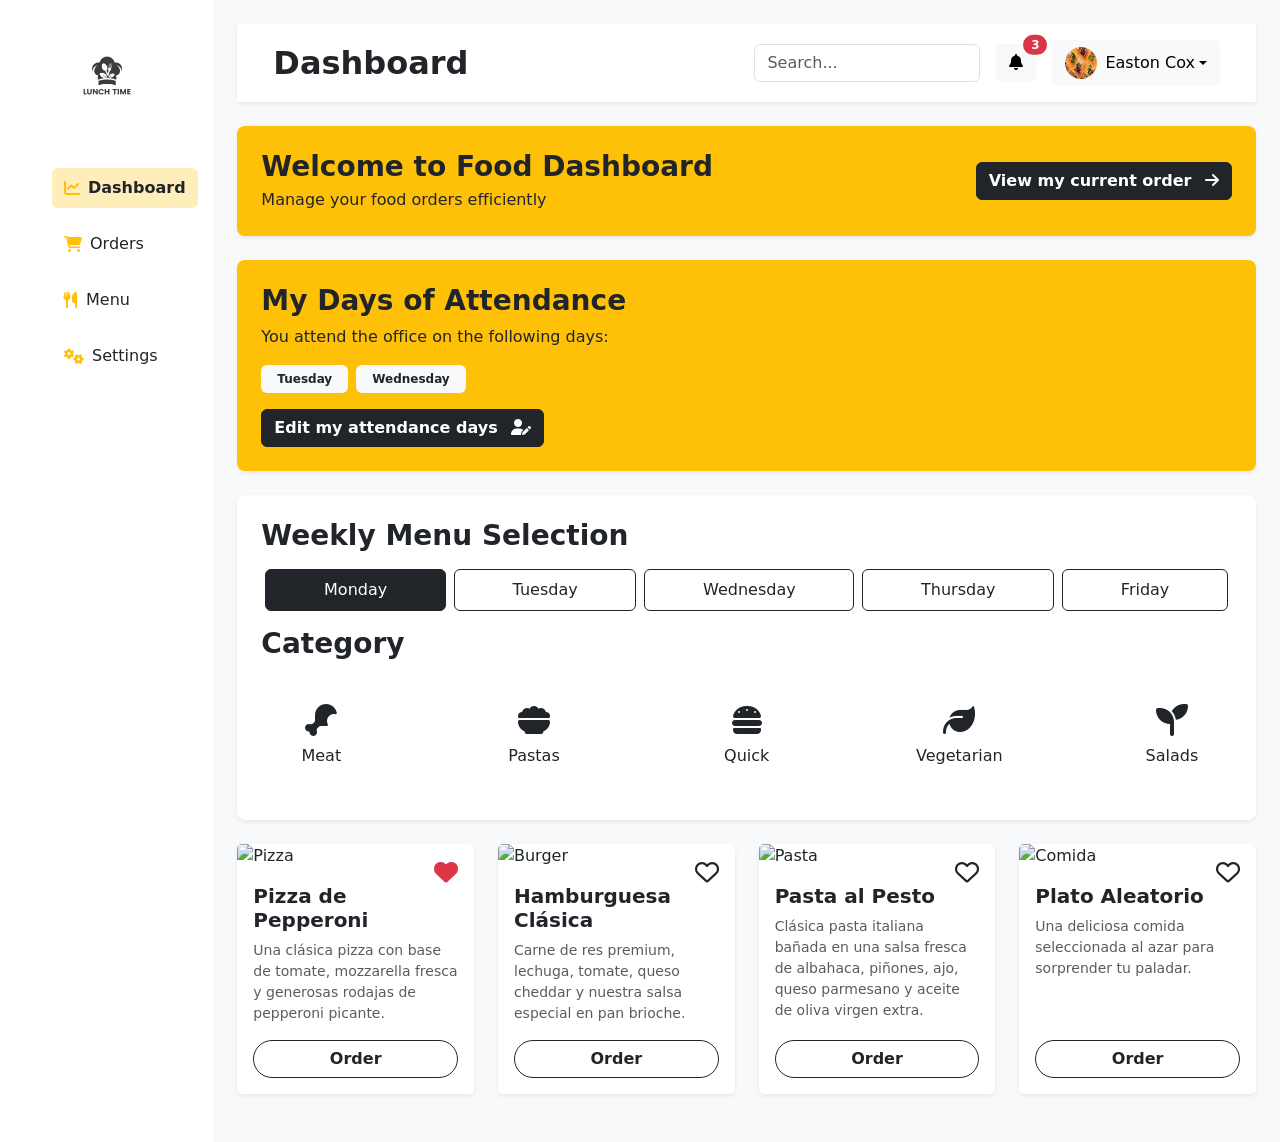
==== src/views/employee/dashboard.html @ 169419e4 "Primer commit: estructura inicial del proyecto" ====
<!DOCTYPE html>
<html lang="es">
<head>
    <meta charset="UTF-8" />
    <meta name="viewport" content="width=device-width, initial-scale=1.0" />
    <link href="https://cdn.jsdelivr.net/npm/bootstrap@5.3.3/dist/css/bootstrap.min.css" rel="stylesheet" />
    <link rel="stylesheet" href="https://cdnjs.cloudflare.com/ajax/libs/font-awesome/6.5.0/css/all.min.css">
    <title>Lunch Time</title>
    <style>
    
    .favorite-icon {
            cursor: pointer;
            transition: transform 0.2s ease, color 0.2s ease;
        }
        .favorite-icon:hover {
            transform: scale(1.2);
        }
        .favorite-icon.is-favorite .fa-heart {
            color: var(--bs-danger); /* Corazón relleno rojo */
            font-weight: 900; /* Usa la versión 'solid' del ícono */
        }

    .nav-link {
        transition: background-color 0.2s ease-in-out, color 0.2s ease-in-out;
        border-radius: 0.375rem; /* similar a Bootstrap 'rounded' */
        padding: 0.5rem 0.75rem;
    }

    .nav-link:hover {
        background-color: #fff3cd; /* amarillo claro */
        color: #212529 !important; /* asegura que el texto se mantenga oscuro */
    }

    .nav-link.active {
        background-color: #ffeeba; /* amarillo más fuerte para la opción activa */
        font-weight: 600;
    }

    .day-pills .nav-button {
        display: block;
        text-align: center;
        border: 1px solid #212529;
        color: #212529;
        border-radius: 0.375rem;
        padding: 0.5rem 1rem;
        margin: 0 0.25rem;
        font-weight: 500;
        transition: all 0.2s ease;
        text-decoration: none;
    }

    .day-pills .nav-button:hover,
    .day-pills .nav-button:focus {
        background-color: #212529;
        color: #fff;
        text-decoration: none;
    }

    .day-pills .nav-button.active {
        background-color: #212529;
        color: #fff;
    }

    /* Ajustes para hacer las tarjetas más atractivas */
    .food-card {
        transition: transform 0.2s ease-in-out, box-shadow 0.2s ease-in-out;
    }
    .food-card:hover {
        transform: translateY(-5px);
        box-shadow: 0 0.5rem 1rem rgba(0,0,0,.15)!important;
    }

    /* Nuevo estilo exclusivo para íconos de categoría */
    .category-button {
        display: flex;
        flex-direction: column;
        justify-content: center;
        align-items: center;
        text-align: center;
        text-decoration: none;
        color: #212529;
        border-radius: 0.375rem;
        padding: 1rem;
        min-width: 80px;
        max-width: 120px;
        aspect-ratio: 1 / 1;
        font-weight: 500;
        transition: all 0.2s ease;
        background-color: transparent;
    }

    /* Hover / focus / active */
    .category-button:hover,
    .category-button:focus {
        background-color: yellow;
        color: black;
        /* background-color: #212529; */
        /* color: #fff; */
        text-decoration: none;
    }

    .category-button.active {
        background-color: #212529;
        color: #fff;
    }

    /* Ícono dentro del botón */
    .category-button .icon-category {
        color: #212529;
        transition: color 0.2s ease;
    }

    .category-button:hover .icon-category,
    .category-button:focus .icon-category,
    .category-button.active .icon-category {
        color: black;
        /* color: #fff; */
    }
    </style>
</head>
<body>
    <div class="container-fluid">
        <div class="row">
            <button class="btn btn-warning d-md-none m-3" type="button" data-bs-toggle="offcanvas" data-bs-target="#sidebarMenu">
                <i class="fas fa-bars"></i>
            </button>
 
            <!-- <div class="offcanvas-md offcanvas-start col-md-2 bg-white border-end vh-100" tabindex="-1" id="sidebarMenu">
                <div class="offcanvas-header d-md-none">
                    <h5 class="offcanvas-title">Lunch Time</h5>
                    <button type="button" class="btn-close" data-bs-dismiss="offcanvas" aria-label="Close"></button>
                </div>
                <div class="offcanvas-body d-flex flex-column align-items-center text-center p-4">
                    <div class="mb-5">
                        <img src="/public/assets/images/logo/logo.png"  style="width: 80px; height: 80px;" alt="logo" class="rounded-circle">
                    </div>
                 
                    
                    <ul class="nav flex-column w-100">
                        <li class="nav-item mb-3">
                            <a class="nav-link d-flex align-items-center text-dark active" href="#">
                                <i class="fas fa-chart-line me-2 text-warning"></i>
                                <span class="d-none d-lg-inline">Dashboard</span>
                            </a>
                        </li>
                        <li class="nav-item mb-3">
                            <a class="nav-link d-flex align-items-center text-dark" href="#">
                                <i class="fas fa-shopping-cart me-2 text-warning"></i>
                                <span class="d-none d-lg-inline">Orders</span> 
                            </a>
                        </li>
                        <li class="nav-item mb-3">
                            <a class="nav-link d-flex align-items-center text-dark" href="#">
                                <i class="fas fa-utensils me-2 text-warning"></i> 
                                <span class="d-none d-lg-inline">Menu</span>
                            </a>
                        </li>
                        <li class="nav-item mb-3">
                            <a class="nav-link d-flex align-items-center text-dark" href="#">
                                <i class="fas fa-cogs me-2 text-warning"></i>
                                <span class="d-none d-lg-inline">Settings</span> 
                            </a>
                        </li>
                    </ul>
                </div>                 
            </div>   -->
            <!-- SIDEBAR INJECT -->
            <div id="sidebar-placeholder" class="col-md-2"></div>

            <main class="col-md-10 ms-sm-auto px-md-4 py-4 bg-body-tertiary">
                
                <!-- <nav class="navbar navbar-light bg-white shadow-sm px-4 py-3 mb-4">
                    <div class="container-fluid d-flex justify-content-between align-items-center">
                        
                       
                        <h2 class="fw-bold mb-0">Dashboard</h2>

                       
                        <div class="d-flex align-items-center gap-3">
                        
                            
                            <form class="d-none d-md-block">
                                <input class="form-control" type="search" placeholder="Search..." aria-label="Search">
                            </form>
                        
                           
                            <button class="btn btn-light position-relative">
                                <i class="fas fa-bell"></i>
                                <span class="position-absolute top-0 start-100 translate-middle badge rounded-pill bg-danger">
                                3
                                </span>
                            </button>

                            
                            <div class="dropdown">
                                <button class="btn btn-light dropdown-toggle d-flex align-items-center" type="button" id="userMenu" data-bs-toggle="dropdown" aria-expanded="false">
                                    <img src="/public/assets/images/login3.jpg" alt="User" class="rounded-circle me-2" width="32" height="32">
                                    <span>Easton Cox</span>
                                </button>
                                <ul class="dropdown-menu dropdown-menu-end" aria-labelledby="userMenu">
                                    <li><a class="dropdown-item" href="/src/views/employee/profile.html">Mi perfil</a></li>
                                    <li><a class="dropdown-item" href="#">Configuración</a></li>
                                    <li><hr class="dropdown-divider"></li>
                                    <li><a class="dropdown-item" href="#">Cerrar sesión</a></li>
                                </ul>
                            </div>
                        </div>
                    </div>
                </nav> -->
                <!-- NAVBAR INJECT -->
                <div id="navbar-placeholder"></div>
                    
                <div class="bg-warning text-dark rounded-3 p-4 d-flex flex-column flex-md-row justify-content-between align-items-center gap-3 mb-4 shadow-sm">
                    <div>
                        <h3 class="mb-1 fw-bold">Welcome to Food Dashboard</h3>
                        <p class="mb-0">Manage your food orders efficiently</p>
                    </div>
                    <a href="#" class="btn btn-dark fw-bold flex-shrink-0">
                        View my current order <i class="fas fa-arrow-right ms-2"></i>
                    </a>
                </div> 

                <div class="bg-warning text-dark rounded-3 p-4 shadow-sm mb-4">
                    <h3 class="fw-bold mb-2">My Days of Attendance</h3>
                    <p class="mb-3">You attend the office on the following days:</p>
                    <div class="d-flex flex-wrap gap-2 mb-3">
                        <span class="badge bg-light text-dark px-3 py-2">Tuesday</span>
                        <span class="badge bg-light text-dark px-3 py-2">Wednesday</span>
                    </div>
                    <a href="/src/views/employee/profile.html#asistencia" class="btn btn-dark fw-bold flex-shrink-0">
                        Edit my attendance days <i class="fas fa-user-pen ms-2"></i>
                    </a>
                </div>
                
     
                <!-- SECCIIÓN DE MENÚ -->
                <div class="bg-white rounded-3 p-4 shadow-sm">
                    <!-- Filtro por Día de la Semana -->
                    <div class="mb-2">
                        <h3 class="mb-3 fw-bold">Weekly Menu Selection</h3>
                        <ul class="nav nav-pills nav-fill day-pills">
                            <li class="nav-item"><a class="nav-button active" aria-current="page" href="#" data-day="lunes">Monday</a></li>
                            <li class="nav-item"><a class="nav-button" href="#" data-day="martes">Tuesday</a></li>
                            <li class="nav-item"><a class="nav-button" href="#" data-day="miercoles">Wednesday</a></li>
                            <li class="nav-item"><a class="nav-button" href="#" data-day="jueves">Thursday</a></li>
                            <li class="nav-item"><a class="nav-button" href="#" data-day="viernes">Friday</a></li>
                        </ul>
                    </div>

                    <!-- Filtro por Categoría -->
                    <!-- <div>
                        <h5 class="mb-3 fw-bold">Categorías</h5>
                        <ul class="nav nav-pills nav-fill day-pills">
                            <li class="nav-item">
                                <a class="nav-button d-flex flex-column align-items-center py-3" href="#" data-category="carne">
                                    <i class="fas fa-drumstick-bite fa-lg mb-1"></i>
                                    Carne
                                </a>
                            </li>
                            <li class="nav-item">
                                <a class="nav-button d-flex flex-column align-items-center py-3" href="#" data-category="pastas">
                                    <i class="fas fa-bowl-food fa-lg mb-1"></i>
                                    Pastas
                                </a>
                            </li>
                            <li class="nav-item">
                                <a class="nav-button d-flex flex-column align-items-center py-3" href="#" data-category="rapida">
                                    <i class="fas fa-burger fa-lg mb-1"></i>
                                    Rápida
                                </a>
                            </li>
                            <li class="nav-item">
                                <a class="nav-button d-flex flex-column align-items-center py-3" href="#" data-category="vegetariano">
                                    <i class="fas fa-leaf fa-lg mb-1"></i>
                                    Vegetariano
                                </a>
                            </li>
                            <li class="nav-item">
                                <a class="nav-button d-flex flex-column align-items-center py-3" href="#" data-category="ensaladas">
                                    <i class="fas fa-seedling fa-lg mb-1"></i>
                                    Ensaladas
                                </a>
                            </li>
                        </ul>
                    </div> -->
                    <!-- Filtro por Categoría -->
                    <div class="mt-3">
                        <h3 class="mb-3 fw-bold">Category</h3>
                        <div class="d-flex justify-content-between flex-wrap gap-2 day-pills">
                            <!-- <a class="nav-button text-center d-flex flex-column align-items-center justify-content-center p-3 flex-grow-1 category-square" -->
                            <a class="category-button flex-grow-1"
                            href="#" data-category="carne">
                                <i class="fas fa-drumstick-bite fa-2x mb-2 icon-category"></i>
                                <span>Meat</span>
                            </a>
                            <a class="category-button flex-grow-1"
                            href="#" data-category="pastas">
                                <i class="fas fa-bowl-food fa-2x mb-2 icon-category"></i>
                                <span>Pastas</span>
                            </a>
                            <a class="category-button flex-grow-1"
                            href="#" data-category="rapida">
                                <i class="fas fa-burger fa-2x mb-2 icon-category"></i>
                                <span>Quick</span>
                            </a>
                            <a class="category-button flex-grow-1"
                            href="#" data-category="vegetariano">
                                <i class="fas fa-leaf fa-2x mb-2 icon-category"></i>
                                <span>Vegetarian</span>
                            </a>
                            <a class="category-button flex-grow-1"
                            href="#" data-category="ensaladas">
                                <i class="fas fa-seedling fa-2x mb-2 icon-category"></i>
                                <span>Salads</span>
                            </a>
                        </div>
                    </div>
                </div>

                <div class="row mt-4">
                    <div class="col-lg-3 col-md-6 mb-4">
                        <div class="card h-100 border-0 shadow-sm position-relative food-card">
                            <span class="position-absolute top-0 end-0 p-3 favorite-icon is-favorite" title="Quitar de favoritos">
                                <i class="fa-regular fa-heart fs-4"></i> 
                            </span>
                            
                            <img src="https://images.unsplash.com/photo-1565299624946-b28f40a0ae38?w=500?&h=400&fit=crop" class="card-img-top" alt="Pizza">
                            <div class="card-body">
                                <h5 class="card-title fw-bold">Pizza de Pepperoni</h5>
                                <p class="card-text text-muted small">
                                    Una clásica pizza con base de tomate, mozzarella fresca y generosas rodajas de pepperoni picante.
                                </p>
                            </div>
                            <div class="card-footer bg-white border-0 pt-0 pb-3">
                                <button class="btn btn-outline-dark w-100 rounded-pill fw-bold">Order</button>
                            </div>
                        </div>
                    </div>

                    <div class="col-lg-3 col-md-6 mb-4">
                        <div class="card h-100 border-0 shadow-sm position-relative food-card">
                            <span class="position-absolute top-0 end-0 p-3 favorite-icon" title="Añadir a favoritos">
                                <i class="fa-regular fa-heart fs-4"></i> 
                            </span>
                            <img src="https://images.unsplash.com/photo-1550547660-d9450f859349?w=500?&h=400&fit=crop" class="card-img-top" alt="Burger">
                            <div class="card-body">
                                <h5 class="card-title fw-bold">Hamburguesa Clásica</h5>
                                <p class="card-text text-muted small">
                                    Carne de res premium, lechuga, tomate, queso cheddar y nuestra salsa especial en pan brioche.
                                </p>
                            </div>
                            <div class="card-footer bg-white border-0 pt-0 pb-3">
                               <button class="btn btn-outline-dark w-100 rounded-pill fw-bold">Order</button>
                            </div>
                        </div>
                    </div>

                    <div class="col-lg-3 col-md-6 mb-4">
                        <div class="card h-100 border-0 shadow-sm position-relative food-card">
                            <span class="position-absolute top-0 end-0 p-3 favorite-icon" title="Añadir a favoritos">
                                <i class="fa-regular fa-heart fs-4"></i> 
                            </span>
                            <img src="https://images.unsplash.com/photo-1473093226795-af9932fe5856?w=500?&h=400&fit=crop" class="card-img-top" alt="Pasta">
                            <div class="card-body">
                                <h5 class="card-title fw-bold">Pasta al Pesto</h5>
                                <p class="card-text text-muted small">
                                    Clásica pasta italiana bañada en una salsa fresca de albahaca, piñones, ajo, queso parmesano y aceite de oliva virgen extra.
                                </p>
                            </div>
                            <div class="card-footer bg-white border-0 pt-0 pb-3">
                               <button class="btn btn-outline-dark w-100 rounded-pill fw-bold">Order</button>
                            </div>
                        </div>
                    </div>

                    <div class="col-lg-3 col-md-6 mb-4">
                        <div class="card h-100 border-0 shadow-sm position-relative food-card">
                            <span class="position-absolute top-0 end-0 p-3 favorite-icon" title="Añadir a favoritos">
                                <i class="fa-regular fa-heart fs-4"></i> 
                            </span>                            
                            
                            <img src="https://images.unsplash.com/photo-1467003909585-2f8a72700288?w=500?&h=400&fit=crop" class="card-img-top" alt="Comida">
                            <div class="card-body">
                                <h5 class="card-title fw-bold">Plato Aleatorio</h5>
                                <p class="card-text text-muted small">
                                    Una deliciosa comida seleccionada al azar para sorprender tu paladar.
                                </p>
                            </div>
                            <div class="card-footer bg-white border-0 pt-0 pb-3">
                                <button class="btn btn-outline-dark w-100 rounded-pill fw-bold">Order</button>
                            </div>
                        </div>
                    </div>
                </div>
            </main>
        </div>
    </div>     
    <script src="https://cdn.jsdelivr.net/npm/bootstrap@5.3.3/dist/js/bootstrap.bundle.min.js"></script>
    <script>
        /*
        // Script para cargar los componentes  
        window.addEventListener('DOMContentLoaded', () => {
        fetch('/src/views/layout/sidebar.html')
            .then(res => res.text())
            .then(html => document.getElementById('sidebar-placeholder').innerHTML = html);

        fetch('/src/views/layout/navbar.html')
            .then(res => res.text())
            .then(html => document.getElementById('navbar-placeholder').innerHTML = html);
        });

        // Script simple para la interactividad del ícono de favorito
        document.addEventListener('DOMContentLoaded', function () {
            const favoriteIcons = document.querySelectorAll('.favorite-icon');
            favoriteIcons.forEach(icon => {
                icon.addEventListener('click', function (event) {
                    event.preventDefault();
                    this.classList.toggle('is-favorite');
                    
                    // Cambia el título para accesibilidad
                    const isFavorite = this.classList.contains('is-favorite');
                    this.title = isFavorite ? 'Quitar de favoritos' : 'Añadir a favoritos';
                });
            });
        });*/
        document.addEventListener('DOMContentLoaded', function () {
            // Carga del sidebar y navbar
            Promise.all([
                fetch('/src/views/layout/sidebar.html')
                    .then(res => res.text())
                    .then(html => {
                        document.getElementById('sidebar-placeholder').innerHTML = html;
                    }),
                fetch('/src/views/layout/navbar.html')
                    .then(res => res.text())
                    .then(html => {
                        document.getElementById('navbar-placeholder').innerHTML = html;
                    })
            ]).then(() => {
                // Aquí sí podemos inicializar eventos después de que el DOM fue actualizado con el sidebar y navbar

                // Favoritos
                document.querySelectorAll('.favorite-icon').forEach(icon => {
                    icon.addEventListener('click', function (event) {
                        event.preventDefault();
                        this.classList.toggle('is-favorite');
                        this.title = this.classList.contains('is-favorite') 
                            ? 'Quitar de favoritos' 
                            : 'Añadir a favoritos';
                    });
                });
            });
        });
    </script>
</body>
</html>
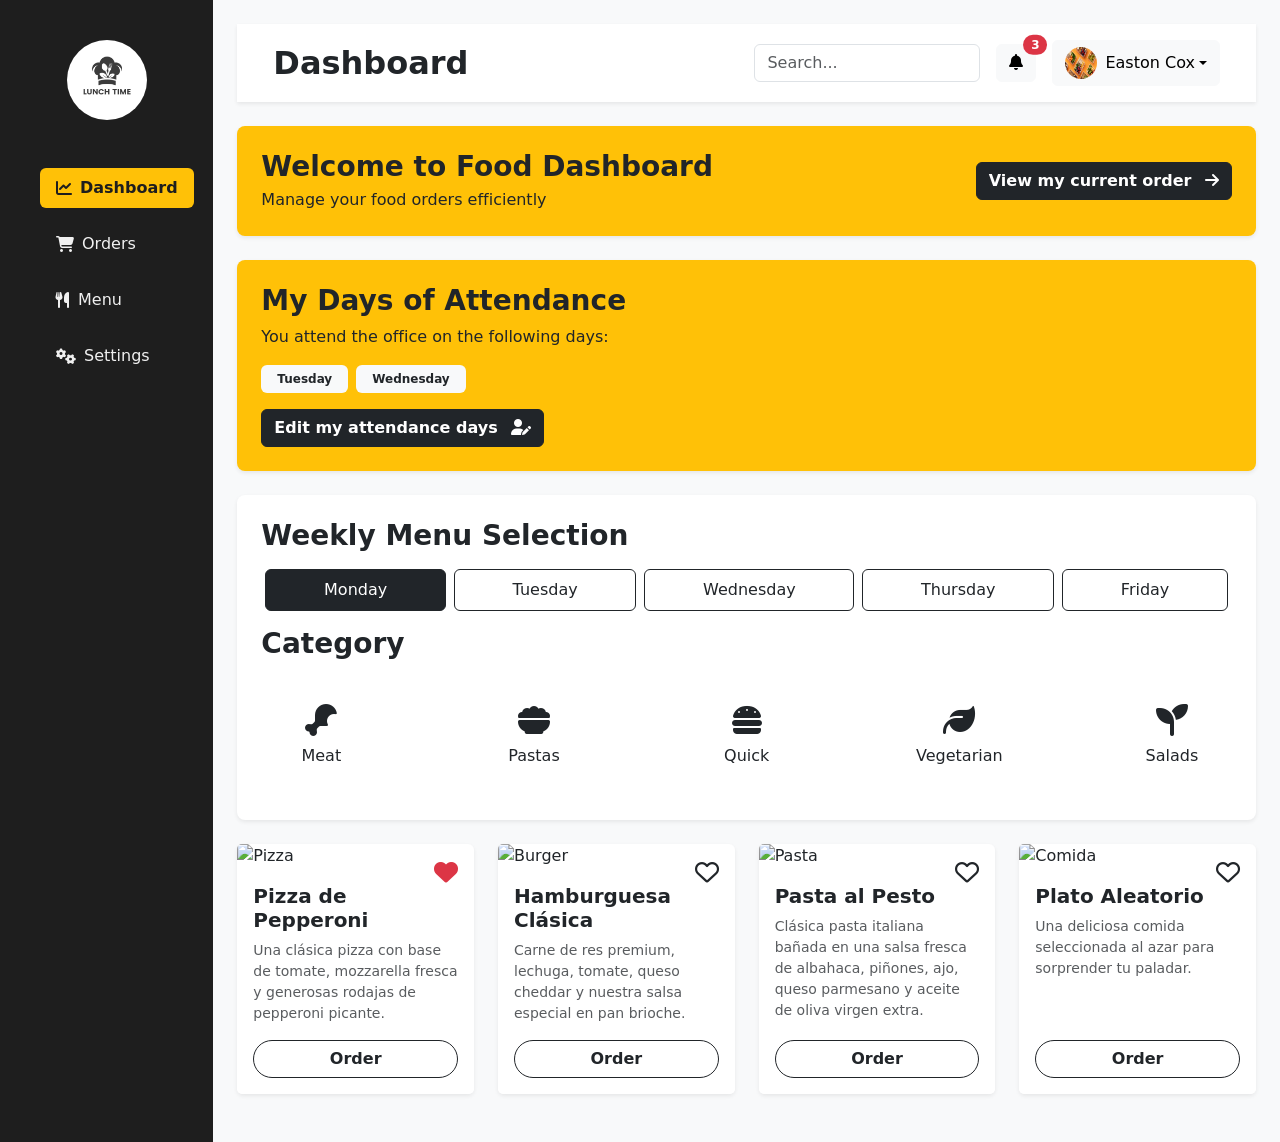
==== commit 6c16f3fd: "nueva apariencia para sidebar" ====
--- a/src/views/employee/dashboard.html
+++ b/src/views/employee/dashboard.html
@@ -7,34 +7,47 @@
     <link rel="stylesheet" href="https://cdnjs.cloudflare.com/ajax/libs/font-awesome/6.5.0/css/all.min.css">
     <title>Lunch Time</title>
     <style>
+
+    /* Estilo Sidebar Oscuro */
+    .dark-sidebar {
+        background-color: #1E1E1E !important;
+        color: #f0f0f0;
+    }
+
+    .dark-sidebar .offcanvas-title {
+        color: #FFC107;
+        font-weight: bold;
+    }
+
+    .dark-sidebar .nav-link {
+        color: #f0f0f0 !important;
+        border-radius: 0;
+        transition: background 0.3s, color 0.3s;
+        border-radius: 6px;
+    }
+
+    .dark-sidebar .nav-link:hover {
+        background-color: #333;
+        color: #FFC107 !important;
+    }
+
+    .dark-sidebar .nav-link.active {
+        background-color: #FFC107;
+        color: #1E1E1E !important;
+        font-weight: bold;
+    }
     
     .favorite-icon {
-            cursor: pointer;
-            transition: transform 0.2s ease, color 0.2s ease;
-        }
-        .favorite-icon:hover {
-            transform: scale(1.2);
-        }
-        .favorite-icon.is-favorite .fa-heart {
-            color: var(--bs-danger); /* Corazón relleno rojo */
-            font-weight: 900; /* Usa la versión 'solid' del ícono */
-        }
-
-    .nav-link {
-        transition: background-color 0.2s ease-in-out, color 0.2s ease-in-out;
-        border-radius: 0.375rem; /* similar a Bootstrap 'rounded' */
-        padding: 0.5rem 0.75rem;
-    }
-
-    .nav-link:hover {
-        background-color: #fff3cd; /* amarillo claro */
-        color: #212529 !important; /* asegura que el texto se mantenga oscuro */
-    }
-
-    .nav-link.active {
-        background-color: #ffeeba; /* amarillo más fuerte para la opción activa */
-        font-weight: 600;
-    }
+        cursor: pointer;
+        transition: transform 0.2s ease, color 0.2s ease;
+    }
+    .favorite-icon:hover {
+        transform: scale(1.2);
+    }
+    .favorite-icon.is-favorite .fa-heart {
+        color: var(--bs-danger); /* Corazón relleno rojo */
+        font-weight: 900; /* Usa la versión 'solid' del ícono */
+    }  
 
     .day-pills .nav-button {
         display: block;
@@ -123,90 +136,11 @@
         <div class="row">
             <button class="btn btn-warning d-md-none m-3" type="button" data-bs-toggle="offcanvas" data-bs-target="#sidebarMenu">
                 <i class="fas fa-bars"></i>
-            </button>
- 
-            <!-- <div class="offcanvas-md offcanvas-start col-md-2 bg-white border-end vh-100" tabindex="-1" id="sidebarMenu">
-                <div class="offcanvas-header d-md-none">
-                    <h5 class="offcanvas-title">Lunch Time</h5>
-                    <button type="button" class="btn-close" data-bs-dismiss="offcanvas" aria-label="Close"></button>
-                </div>
-                <div class="offcanvas-body d-flex flex-column align-items-center text-center p-4">
-                    <div class="mb-5">
-                        <img src="/public/assets/images/logo/logo.png"  style="width: 80px; height: 80px;" alt="logo" class="rounded-circle">
-                    </div>
-                 
-                    
-                    <ul class="nav flex-column w-100">
-                        <li class="nav-item mb-3">
-                            <a class="nav-link d-flex align-items-center text-dark active" href="#">
-                                <i class="fas fa-chart-line me-2 text-warning"></i>
-                                <span class="d-none d-lg-inline">Dashboard</span>
-                            </a>
-                        </li>
-                        <li class="nav-item mb-3">
-                            <a class="nav-link d-flex align-items-center text-dark" href="#">
-                                <i class="fas fa-shopping-cart me-2 text-warning"></i>
-                                <span class="d-none d-lg-inline">Orders</span> 
-                            </a>
-                        </li>
-                        <li class="nav-item mb-3">
-                            <a class="nav-link d-flex align-items-center text-dark" href="#">
-                                <i class="fas fa-utensils me-2 text-warning"></i> 
-                                <span class="d-none d-lg-inline">Menu</span>
-                            </a>
-                        </li>
-                        <li class="nav-item mb-3">
-                            <a class="nav-link d-flex align-items-center text-dark" href="#">
-                                <i class="fas fa-cogs me-2 text-warning"></i>
-                                <span class="d-none d-lg-inline">Settings</span> 
-                            </a>
-                        </li>
-                    </ul>
-                </div>                 
-            </div>   -->
+            </button>       
             <!-- SIDEBAR INJECT -->
-            <div id="sidebar-placeholder" class="col-md-2"></div>
-
-            <main class="col-md-10 ms-sm-auto px-md-4 py-4 bg-body-tertiary">
-                
-                <!-- <nav class="navbar navbar-light bg-white shadow-sm px-4 py-3 mb-4">
-                    <div class="container-fluid d-flex justify-content-between align-items-center">
-                        
-                       
-                        <h2 class="fw-bold mb-0">Dashboard</h2>
-
-                       
-                        <div class="d-flex align-items-center gap-3">
-                        
-                            
-                            <form class="d-none d-md-block">
-                                <input class="form-control" type="search" placeholder="Search..." aria-label="Search">
-                            </form>
-                        
-                           
-                            <button class="btn btn-light position-relative">
-                                <i class="fas fa-bell"></i>
-                                <span class="position-absolute top-0 start-100 translate-middle badge rounded-pill bg-danger">
-                                3
-                                </span>
-                            </button>
-
-                            
-                            <div class="dropdown">
-                                <button class="btn btn-light dropdown-toggle d-flex align-items-center" type="button" id="userMenu" data-bs-toggle="dropdown" aria-expanded="false">
-                                    <img src="/public/assets/images/login3.jpg" alt="User" class="rounded-circle me-2" width="32" height="32">
-                                    <span>Easton Cox</span>
-                                </button>
-                                <ul class="dropdown-menu dropdown-menu-end" aria-labelledby="userMenu">
-                                    <li><a class="dropdown-item" href="/src/views/employee/profile.html">Mi perfil</a></li>
-                                    <li><a class="dropdown-item" href="#">Configuración</a></li>
-                                    <li><hr class="dropdown-divider"></li>
-                                    <li><a class="dropdown-item" href="#">Cerrar sesión</a></li>
-                                </ul>
-                            </div>
-                        </div>
-                    </div>
-                </nav> -->
+            <div id="sidebar-placeholder" class="col-md-2 p-0"></div>
+
+            <main class="col-md-10 ms-sm-auto px-md-4 py-4 bg-body-tertiary">              
                 <!-- NAVBAR INJECT -->
                 <div id="navbar-placeholder"></div>
                     
@@ -246,43 +180,7 @@
                             <li class="nav-item"><a class="nav-button" href="#" data-day="viernes">Friday</a></li>
                         </ul>
                     </div>
-
-                    <!-- Filtro por Categoría -->
-                    <!-- <div>
-                        <h5 class="mb-3 fw-bold">Categorías</h5>
-                        <ul class="nav nav-pills nav-fill day-pills">
-                            <li class="nav-item">
-                                <a class="nav-button d-flex flex-column align-items-center py-3" href="#" data-category="carne">
-                                    <i class="fas fa-drumstick-bite fa-lg mb-1"></i>
-                                    Carne
-                                </a>
-                            </li>
-                            <li class="nav-item">
-                                <a class="nav-button d-flex flex-column align-items-center py-3" href="#" data-category="pastas">
-                                    <i class="fas fa-bowl-food fa-lg mb-1"></i>
-                                    Pastas
-                                </a>
-                            </li>
-                            <li class="nav-item">
-                                <a class="nav-button d-flex flex-column align-items-center py-3" href="#" data-category="rapida">
-                                    <i class="fas fa-burger fa-lg mb-1"></i>
-                                    Rápida
-                                </a>
-                            </li>
-                            <li class="nav-item">
-                                <a class="nav-button d-flex flex-column align-items-center py-3" href="#" data-category="vegetariano">
-                                    <i class="fas fa-leaf fa-lg mb-1"></i>
-                                    Vegetariano
-                                </a>
-                            </li>
-                            <li class="nav-item">
-                                <a class="nav-button d-flex flex-column align-items-center py-3" href="#" data-category="ensaladas">
-                                    <i class="fas fa-seedling fa-lg mb-1"></i>
-                                    Ensaladas
-                                </a>
-                            </li>
-                        </ul>
-                    </div> -->
+                   
                     <!-- Filtro por Categoría -->
                     <div class="mt-3">
                         <h3 class="mb-3 fw-bold">Category</h3>
@@ -397,32 +295,7 @@
     </div>     
     <script src="https://cdn.jsdelivr.net/npm/bootstrap@5.3.3/dist/js/bootstrap.bundle.min.js"></script>
     <script>
-        /*
-        // Script para cargar los componentes  
-        window.addEventListener('DOMContentLoaded', () => {
-        fetch('/src/views/layout/sidebar.html')
-            .then(res => res.text())
-            .then(html => document.getElementById('sidebar-placeholder').innerHTML = html);
-
-        fetch('/src/views/layout/navbar.html')
-            .then(res => res.text())
-            .then(html => document.getElementById('navbar-placeholder').innerHTML = html);
-        });
-
-        // Script simple para la interactividad del ícono de favorito
-        document.addEventListener('DOMContentLoaded', function () {
-            const favoriteIcons = document.querySelectorAll('.favorite-icon');
-            favoriteIcons.forEach(icon => {
-                icon.addEventListener('click', function (event) {
-                    event.preventDefault();
-                    this.classList.toggle('is-favorite');
-                    
-                    // Cambia el título para accesibilidad
-                    const isFavorite = this.classList.contains('is-favorite');
-                    this.title = isFavorite ? 'Quitar de favoritos' : 'Añadir a favoritos';
-                });
-            });
-        });*/
+       
         document.addEventListener('DOMContentLoaded', function () {
             // Carga del sidebar y navbar
             Promise.all([
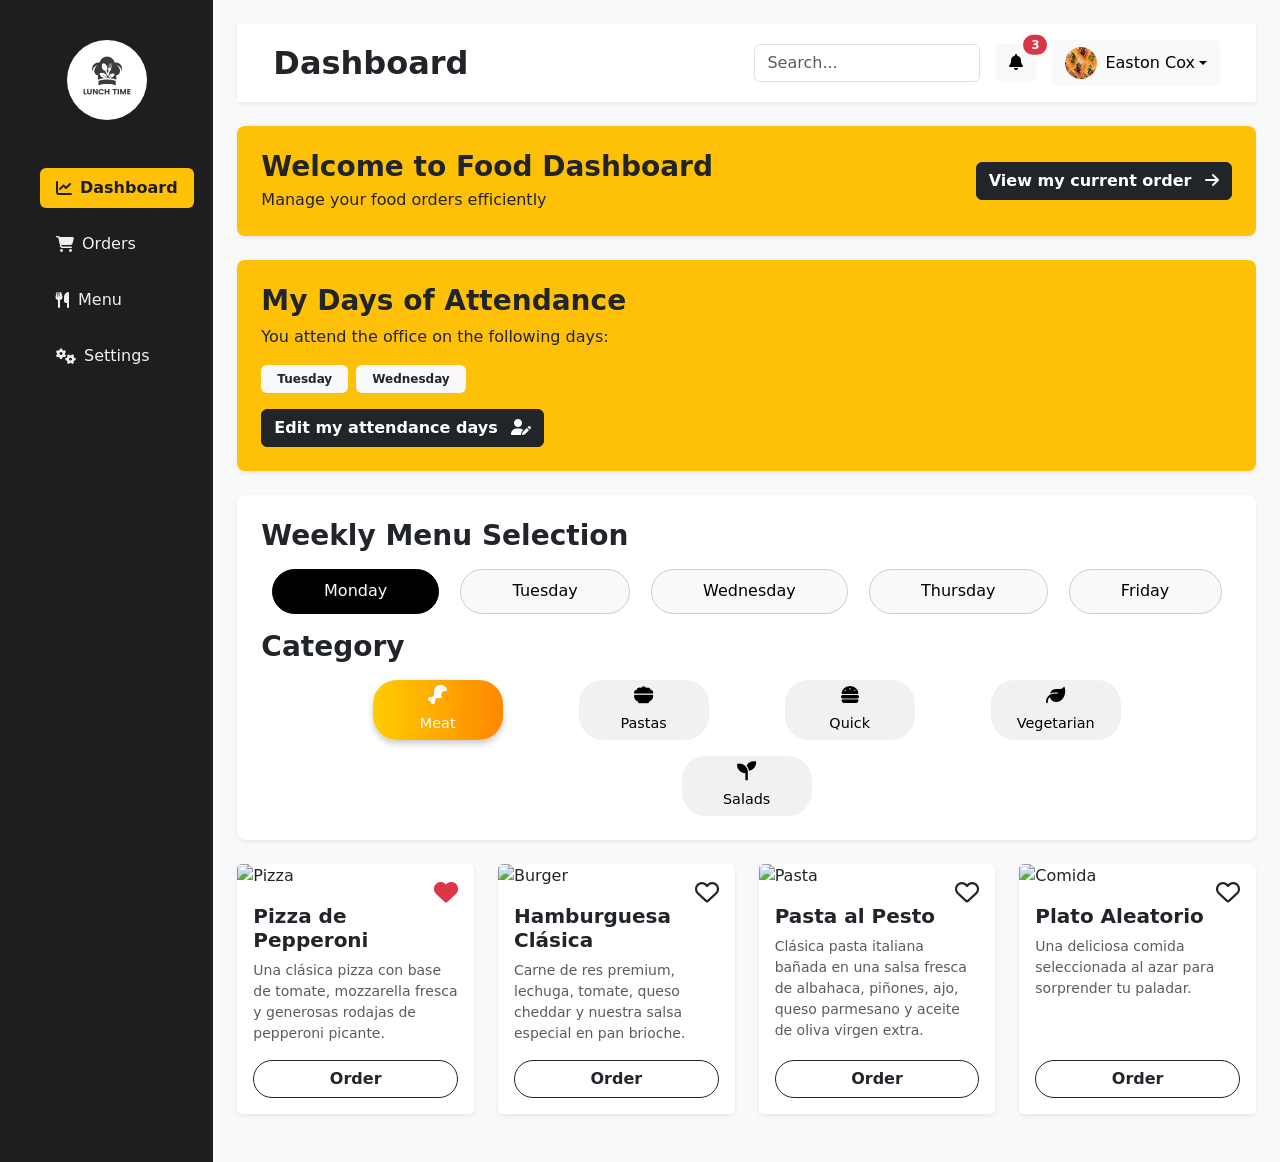
==== commit 0641879c: "filtros para menu" ====
--- a/src/views/employee/dashboard.html
+++ b/src/views/employee/dashboard.html
@@ -49,7 +49,7 @@
         font-weight: 900; /* Usa la versión 'solid' del ícono */
     }  
 
-    .day-pills .nav-button {
+    /*.day-pills .nav-button {
         display: block;
         text-align: center;
         border: 1px solid #212529;
@@ -72,7 +72,39 @@
     .day-pills .nav-button.active {
         background-color: #212529;
         color: #fff;
-    }
+    }*/
+
+    /* Ajustes para botones de días de la semana */
+    .day-pills .nav-button {
+        display: inline-block;
+        text-align: center;
+        border: 1px solid #ccc;
+        color: #000;
+        border-radius: 1.5rem;
+        padding: 0.6rem 3.2rem;
+        margin: 0 0.25rem;
+        font-weight: 500;
+        font-size: 1rem;
+        min-width: 60px;
+        text-decoration: none;
+        background-color: #f8f9fa;
+        transition: all 0.2s ease;
+    }
+
+    .day-pills .nav-button:hover,
+    .day-pills .nav-button:focus {
+        background-color: #212529;
+        color: #fff;
+        text-decoration: none;
+    }
+
+    .day-pills .nav-button.active {
+        background-color: #000;
+        color: #fff;
+        border-color: #000;
+    }
+
+
 
     /* Ajustes para hacer las tarjetas más atractivas */
     .food-card {
@@ -83,7 +115,7 @@
         box-shadow: 0 0.5rem 1rem rgba(0,0,0,.15)!important;
     }
 
-    /* Nuevo estilo exclusivo para íconos de categoría */
+    /*  
     .category-button {
         display: flex;
         flex-direction: column;
@@ -102,13 +134,12 @@
         background-color: transparent;
     }
 
-    /* Hover / focus / active */
+    
     .category-button:hover,
     .category-button:focus {
         background-color: yellow;
         color: black;
-        /* background-color: #212529; */
-        /* color: #fff; */
+       
         text-decoration: none;
     }
 
@@ -117,7 +148,7 @@
         color: #fff;
     }
 
-    /* Ícono dentro del botón */
+  
     .category-button .icon-category {
         color: #212529;
         transition: color 0.2s ease;
@@ -127,8 +158,43 @@
     .category-button:focus .icon-category,
     .category-button.active .icon-category {
         color: black;
-        /* color: #fff; */
-    }
+       
+    }*/
+   .category-button {
+        padding: 6px 20px; /* reduce altura, más espacio horizontal */
+        border-radius: 1.5rem;
+        border: none;
+        background: #f1f1f1;
+        color: #000;
+        font-weight: 500;
+        font-size: 0.9rem;
+        display: flex;
+        flex-direction: column;
+        align-items: center;
+        text-align: center;
+        transition: all 0.3s ease;
+        text-decoration: none;
+        min-width: 130px;     /* más ancho */
+        max-width: 130px;
+        height: 60px;          /* reduce altura total */
+        flex: 0 0 auto;
+        box-shadow: none;
+        gap: 0.5px;              /* espacio entre ícono y texto */
+        margin: 0 30px;        /* más separación lateral */
+    }
+
+    .category-button .icon-category {
+        font-size: 1.2rem;
+        margin-bottom: 0;     /* sin margen vertical extra */
+    }
+
+    .category-button.active {
+        background: linear-gradient(90deg, #ffcc00, #ff8800);
+        color: white;
+        box-shadow: 0 4px 6px rgba(0, 0, 0, 0.2);
+    }
+
+    
     </style>
 </head>
 <body>
@@ -184,29 +250,29 @@
                     <!-- Filtro por Categoría -->
                     <div class="mt-3">
                         <h3 class="mb-3 fw-bold">Category</h3>
-                        <div class="d-flex justify-content-between flex-wrap gap-2 day-pills">
+                        <div class="d-flex justify-content-center flex-wrap gap-3">
                             <!-- <a class="nav-button text-center d-flex flex-column align-items-center justify-content-center p-3 flex-grow-1 category-square" -->
-                            <a class="category-button flex-grow-1"
+                            <a class="category-button active"
                             href="#" data-category="carne">
                                 <i class="fas fa-drumstick-bite fa-2x mb-2 icon-category"></i>
                                 <span>Meat</span>
                             </a>
-                            <a class="category-button flex-grow-1"
+                            <a class="category-button "
                             href="#" data-category="pastas">
                                 <i class="fas fa-bowl-food fa-2x mb-2 icon-category"></i>
                                 <span>Pastas</span>
                             </a>
-                            <a class="category-button flex-grow-1"
+                            <a class="category-button "
                             href="#" data-category="rapida">
                                 <i class="fas fa-burger fa-2x mb-2 icon-category"></i>
                                 <span>Quick</span>
                             </a>
-                            <a class="category-button flex-grow-1"
+                            <a class="category-button "
                             href="#" data-category="vegetariano">
                                 <i class="fas fa-leaf fa-2x mb-2 icon-category"></i>
                                 <span>Vegetarian</span>
                             </a>
-                            <a class="category-button flex-grow-1"
+                            <a class="category-button "
                             href="#" data-category="ensaladas">
                                 <i class="fas fa-seedling fa-2x mb-2 icon-category"></i>
                                 <span>Salads</span>
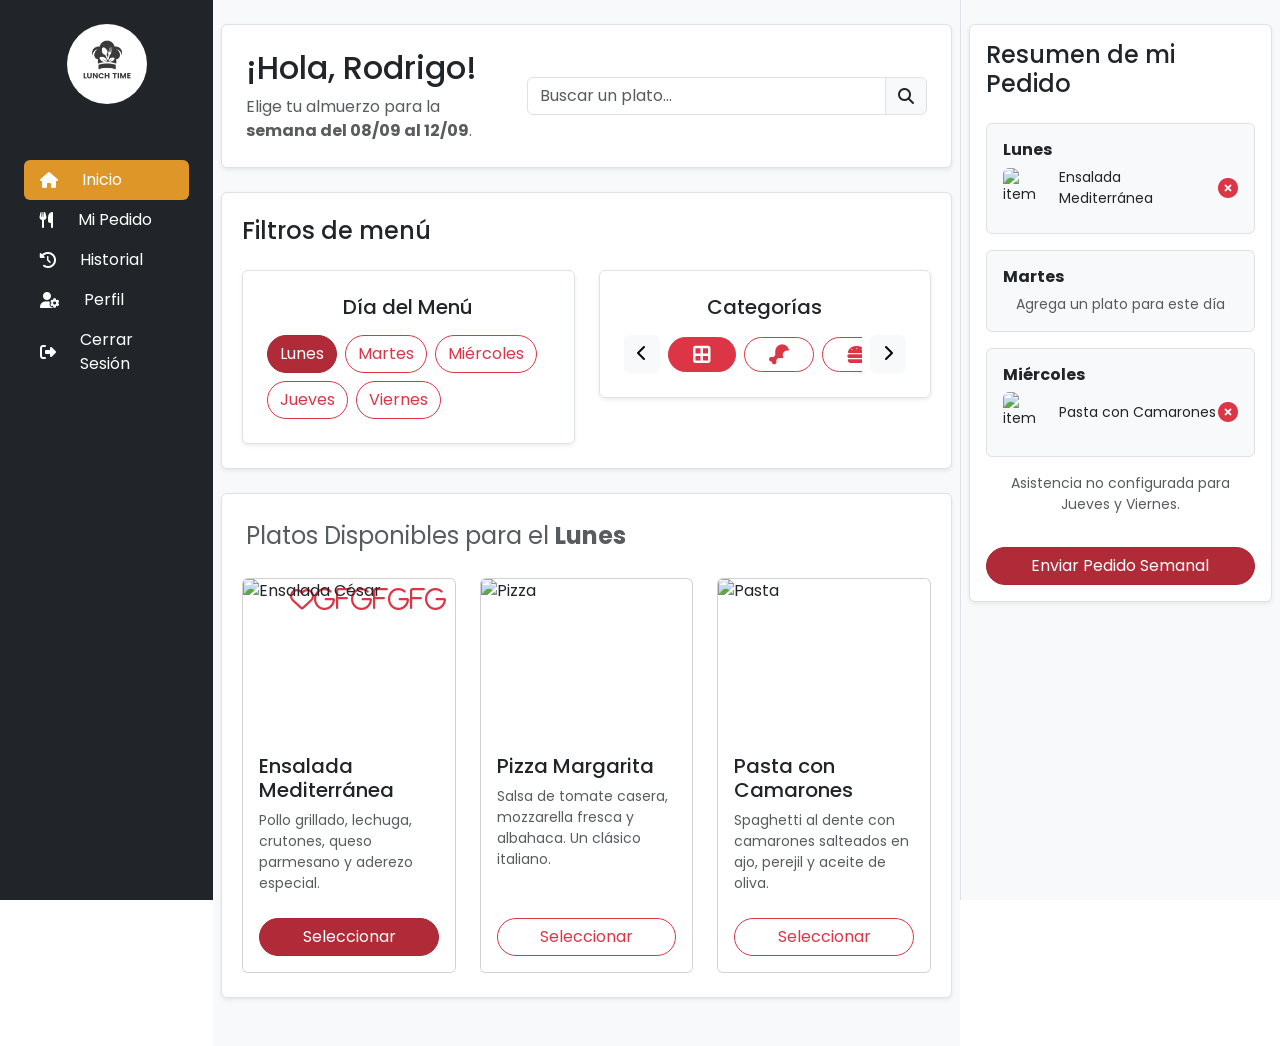
==== commit 96828ca8: "reestructuración del dashboard del empleado" ====
--- a/src/views/employee/dashboard.html
+++ b/src/views/employee/dashboard.html
@@ -1,395 +1,36 @@
 <!DOCTYPE html>
 <html lang="es">
 <head>
-    <meta charset="UTF-8" />
-    <meta name="viewport" content="width=device-width, initial-scale=1.0" />
-    <link href="https://cdn.jsdelivr.net/npm/bootstrap@5.3.3/dist/css/bootstrap.min.css" rel="stylesheet" />
-    <link rel="stylesheet" href="https://cdnjs.cloudflare.com/ajax/libs/font-awesome/6.5.0/css/all.min.css">
-    <title>Lunch Time</title>
-    <style>
+  <meta charset="UTF-8" />
+  <meta name="viewport" content="width=device-width, initial-scale=1.0" />
+  <title>Lunch Time</title>
 
-    /* Estilo Sidebar Oscuro */
-    .dark-sidebar {
-        background-color: #1E1E1E !important;
-        color: #f0f0f0;
-    }
+  <!-- Bootstrap CSS -->
+  <link href="https://cdn.jsdelivr.net/npm/bootstrap@5.3.3/dist/css/bootstrap.min.css" rel="stylesheet" />
+  <!-- Font Awesome -->
+  <link rel="stylesheet" href="https://cdnjs.cloudflare.com/ajax/libs/font-awesome/6.5.2/css/all.min.css" />
+  <!-- Google Fonts -->
+  <link href="https://fonts.googleapis.com/css2?family=Poppins:wght@300;400;500;600;700&display=swap" rel="stylesheet" />
+  <!-- Estilos personalizados -->
+  <link rel="stylesheet" href="/src/css/main.css"/>
+  <link rel="stylesheet" href="/src/css/sidebar.css"/>  
 
-    .dark-sidebar .offcanvas-title {
-        color: #FFC107;
-        font-weight: bold;
-    }
-
-    .dark-sidebar .nav-link {
-        color: #f0f0f0 !important;
-        border-radius: 0;
-        transition: background 0.3s, color 0.3s;
-        border-radius: 6px;
-    }
-
-    .dark-sidebar .nav-link:hover {
-        background-color: #333;
-        color: #FFC107 !important;
-    }
-
-    .dark-sidebar .nav-link.active {
-        background-color: #FFC107;
-        color: #1E1E1E !important;
-        font-weight: bold;
-    }
-    
-    .favorite-icon {
-        cursor: pointer;
-        transition: transform 0.2s ease, color 0.2s ease;
-    }
-    .favorite-icon:hover {
-        transform: scale(1.2);
-    }
-    .favorite-icon.is-favorite .fa-heart {
-        color: var(--bs-danger); /* Corazón relleno rojo */
-        font-weight: 900; /* Usa la versión 'solid' del ícono */
-    }  
-
-    /*.day-pills .nav-button {
-        display: block;
-        text-align: center;
-        border: 1px solid #212529;
-        color: #212529;
-        border-radius: 0.375rem;
-        padding: 0.5rem 1rem;
-        margin: 0 0.25rem;
-        font-weight: 500;
-        transition: all 0.2s ease;
-        text-decoration: none;
-    }
-
-    .day-pills .nav-button:hover,
-    .day-pills .nav-button:focus {
-        background-color: #212529;
-        color: #fff;
-        text-decoration: none;
-    }
-
-    .day-pills .nav-button.active {
-        background-color: #212529;
-        color: #fff;
-    }*/
-
-    /* Ajustes para botones de días de la semana */
-    .day-pills .nav-button {
-        display: inline-block;
-        text-align: center;
-        border: 1px solid #ccc;
-        color: #000;
-        border-radius: 1.5rem;
-        padding: 0.6rem 3.2rem;
-        margin: 0 0.25rem;
-        font-weight: 500;
-        font-size: 1rem;
-        min-width: 60px;
-        text-decoration: none;
-        background-color: #f8f9fa;
-        transition: all 0.2s ease;
-    }
-
-    .day-pills .nav-button:hover,
-    .day-pills .nav-button:focus {
-        background-color: #212529;
-        color: #fff;
-        text-decoration: none;
-    }
-
-    .day-pills .nav-button.active {
-        background-color: #000;
-        color: #fff;
-        border-color: #000;
-    }
-
-
-
-    /* Ajustes para hacer las tarjetas más atractivas */
-    .food-card {
-        transition: transform 0.2s ease-in-out, box-shadow 0.2s ease-in-out;
-    }
-    .food-card:hover {
-        transform: translateY(-5px);
-        box-shadow: 0 0.5rem 1rem rgba(0,0,0,.15)!important;
-    }
-
-    /*  
-    .category-button {
-        display: flex;
-        flex-direction: column;
-        justify-content: center;
-        align-items: center;
-        text-align: center;
-        text-decoration: none;
-        color: #212529;
-        border-radius: 0.375rem;
-        padding: 1rem;
-        min-width: 80px;
-        max-width: 120px;
-        aspect-ratio: 1 / 1;
-        font-weight: 500;
-        transition: all 0.2s ease;
-        background-color: transparent;
-    }
-
-    
-    .category-button:hover,
-    .category-button:focus {
-        background-color: yellow;
-        color: black;
-       
-        text-decoration: none;
-    }
-
-    .category-button.active {
-        background-color: #212529;
-        color: #fff;
-    }
-
-  
-    .category-button .icon-category {
-        color: #212529;
-        transition: color 0.2s ease;
-    }
-
-    .category-button:hover .icon-category,
-    .category-button:focus .icon-category,
-    .category-button.active .icon-category {
-        color: black;
-       
-    }*/
-   .category-button {
-        padding: 6px 20px; /* reduce altura, más espacio horizontal */
-        border-radius: 1.5rem;
-        border: none;
-        background: #f1f1f1;
-        color: #000;
-        font-weight: 500;
-        font-size: 0.9rem;
-        display: flex;
-        flex-direction: column;
-        align-items: center;
-        text-align: center;
-        transition: all 0.3s ease;
-        text-decoration: none;
-        min-width: 130px;     /* más ancho */
-        max-width: 130px;
-        height: 60px;          /* reduce altura total */
-        flex: 0 0 auto;
-        box-shadow: none;
-        gap: 0.5px;              /* espacio entre ícono y texto */
-        margin: 0 30px;        /* más separación lateral */
-    }
-
-    .category-button .icon-category {
-        font-size: 1.2rem;
-        margin-bottom: 0;     /* sin margen vertical extra */
-    }
-
-    .category-button.active {
-        background: linear-gradient(90deg, #ffcc00, #ff8800);
-        color: white;
-        box-shadow: 0 4px 6px rgba(0, 0, 0, 0.2);
-    }
-
-    
-    </style>
 </head>
 <body>
-    <div class="container-fluid">
-        <div class="row">
-            <button class="btn btn-warning d-md-none m-3" type="button" data-bs-toggle="offcanvas" data-bs-target="#sidebarMenu">
-                <i class="fas fa-bars"></i>
-            </button>       
-            <!-- SIDEBAR INJECT -->
-            <div id="sidebar-placeholder" class="col-md-2 p-0"></div>
+  <div class="container-fluid">
+    <div class="row">     
+      <div class="col-lg-2 col-md-3 d-none d-md-block" id="sidebar-container"></div>
 
-            <main class="col-md-10 ms-sm-auto px-md-4 py-4 bg-body-tertiary">              
-                <!-- NAVBAR INJECT -->
-                <div id="navbar-placeholder"></div>
-                    
-                <div class="bg-warning text-dark rounded-3 p-4 d-flex flex-column flex-md-row justify-content-between align-items-center gap-3 mb-4 shadow-sm">
-                    <div>
-                        <h3 class="mb-1 fw-bold">Welcome to Food Dashboard</h3>
-                        <p class="mb-0">Manage your food orders efficiently</p>
-                    </div>
-                    <a href="#" class="btn btn-dark fw-bold flex-shrink-0">
-                        View my current order <i class="fas fa-arrow-right ms-2"></i>
-                    </a>
-                </div> 
+      <main class="col-lg-7 col-md-9" id="main-content"></main>
 
-                <div class="bg-warning text-dark rounded-3 p-4 shadow-sm mb-4">
-                    <h3 class="fw-bold mb-2">My Days of Attendance</h3>
-                    <p class="mb-3">You attend the office on the following days:</p>
-                    <div class="d-flex flex-wrap gap-2 mb-3">
-                        <span class="badge bg-light text-dark px-3 py-2">Tuesday</span>
-                        <span class="badge bg-light text-dark px-3 py-2">Wednesday</span>
-                    </div>
-                    <a href="/src/views/employee/profile.html#asistencia" class="btn btn-dark fw-bold flex-shrink-0">
-                        Edit my attendance days <i class="fas fa-user-pen ms-2"></i>
-                    </a>
-                </div>
-                
-     
-                <!-- SECCIIÓN DE MENÚ -->
-                <div class="bg-white rounded-3 p-4 shadow-sm">
-                    <!-- Filtro por Día de la Semana -->
-                    <div class="mb-2">
-                        <h3 class="mb-3 fw-bold">Weekly Menu Selection</h3>
-                        <ul class="nav nav-pills nav-fill day-pills">
-                            <li class="nav-item"><a class="nav-button active" aria-current="page" href="#" data-day="lunes">Monday</a></li>
-                            <li class="nav-item"><a class="nav-button" href="#" data-day="martes">Tuesday</a></li>
-                            <li class="nav-item"><a class="nav-button" href="#" data-day="miercoles">Wednesday</a></li>
-                            <li class="nav-item"><a class="nav-button" href="#" data-day="jueves">Thursday</a></li>
-                            <li class="nav-item"><a class="nav-button" href="#" data-day="viernes">Friday</a></li>
-                        </ul>
-                    </div>
-                   
-                    <!-- Filtro por Categoría -->
-                    <div class="mt-3">
-                        <h3 class="mb-3 fw-bold">Category</h3>
-                        <div class="d-flex justify-content-center flex-wrap gap-3">
-                            <!-- <a class="nav-button text-center d-flex flex-column align-items-center justify-content-center p-3 flex-grow-1 category-square" -->
-                            <a class="category-button active"
-                            href="#" data-category="carne">
-                                <i class="fas fa-drumstick-bite fa-2x mb-2 icon-category"></i>
-                                <span>Meat</span>
-                            </a>
-                            <a class="category-button "
-                            href="#" data-category="pastas">
-                                <i class="fas fa-bowl-food fa-2x mb-2 icon-category"></i>
-                                <span>Pastas</span>
-                            </a>
-                            <a class="category-button "
-                            href="#" data-category="rapida">
-                                <i class="fas fa-burger fa-2x mb-2 icon-category"></i>
-                                <span>Quick</span>
-                            </a>
-                            <a class="category-button "
-                            href="#" data-category="vegetariano">
-                                <i class="fas fa-leaf fa-2x mb-2 icon-category"></i>
-                                <span>Vegetarian</span>
-                            </a>
-                            <a class="category-button "
-                            href="#" data-category="ensaladas">
-                                <i class="fas fa-seedling fa-2x mb-2 icon-category"></i>
-                                <span>Salads</span>
-                            </a>
-                        </div>
-                    </div>
-                </div>
+      <aside class="col-lg-3 d-none d-lg-block" id="order-summary"></aside>
+    </div>
+  </div>
 
-                <div class="row mt-4">
-                    <div class="col-lg-3 col-md-6 mb-4">
-                        <div class="card h-100 border-0 shadow-sm position-relative food-card">
-                            <span class="position-absolute top-0 end-0 p-3 favorite-icon is-favorite" title="Quitar de favoritos">
-                                <i class="fa-regular fa-heart fs-4"></i> 
-                            </span>
-                            
-                            <img src="https://images.unsplash.com/photo-1565299624946-b28f40a0ae38?w=500?&h=400&fit=crop" class="card-img-top" alt="Pizza">
-                            <div class="card-body">
-                                <h5 class="card-title fw-bold">Pizza de Pepperoni</h5>
-                                <p class="card-text text-muted small">
-                                    Una clásica pizza con base de tomate, mozzarella fresca y generosas rodajas de pepperoni picante.
-                                </p>
-                            </div>
-                            <div class="card-footer bg-white border-0 pt-0 pb-3">
-                                <button class="btn btn-outline-dark w-100 rounded-pill fw-bold">Order</button>
-                            </div>
-                        </div>
-                    </div>
+ 
+  <script src="https://cdn.jsdelivr.net/npm/bootstrap@5.3.3/dist/js/bootstrap.bundle.min.js"></script>
+  <!-- Script personalizado -->
+  <script src="/src/js/main.js"></script> 
 
-                    <div class="col-lg-3 col-md-6 mb-4">
-                        <div class="card h-100 border-0 shadow-sm position-relative food-card">
-                            <span class="position-absolute top-0 end-0 p-3 favorite-icon" title="Añadir a favoritos">
-                                <i class="fa-regular fa-heart fs-4"></i> 
-                            </span>
-                            <img src="https://images.unsplash.com/photo-1550547660-d9450f859349?w=500?&h=400&fit=crop" class="card-img-top" alt="Burger">
-                            <div class="card-body">
-                                <h5 class="card-title fw-bold">Hamburguesa Clásica</h5>
-                                <p class="card-text text-muted small">
-                                    Carne de res premium, lechuga, tomate, queso cheddar y nuestra salsa especial en pan brioche.
-                                </p>
-                            </div>
-                            <div class="card-footer bg-white border-0 pt-0 pb-3">
-                               <button class="btn btn-outline-dark w-100 rounded-pill fw-bold">Order</button>
-                            </div>
-                        </div>
-                    </div>
-
-                    <div class="col-lg-3 col-md-6 mb-4">
-                        <div class="card h-100 border-0 shadow-sm position-relative food-card">
-                            <span class="position-absolute top-0 end-0 p-3 favorite-icon" title="Añadir a favoritos">
-                                <i class="fa-regular fa-heart fs-4"></i> 
-                            </span>
-                            <img src="https://images.unsplash.com/photo-1473093226795-af9932fe5856?w=500?&h=400&fit=crop" class="card-img-top" alt="Pasta">
-                            <div class="card-body">
-                                <h5 class="card-title fw-bold">Pasta al Pesto</h5>
-                                <p class="card-text text-muted small">
-                                    Clásica pasta italiana bañada en una salsa fresca de albahaca, piñones, ajo, queso parmesano y aceite de oliva virgen extra.
-                                </p>
-                            </div>
-                            <div class="card-footer bg-white border-0 pt-0 pb-3">
-                               <button class="btn btn-outline-dark w-100 rounded-pill fw-bold">Order</button>
-                            </div>
-                        </div>
-                    </div>
-
-                    <div class="col-lg-3 col-md-6 mb-4">
-                        <div class="card h-100 border-0 shadow-sm position-relative food-card">
-                            <span class="position-absolute top-0 end-0 p-3 favorite-icon" title="Añadir a favoritos">
-                                <i class="fa-regular fa-heart fs-4"></i> 
-                            </span>                            
-                            
-                            <img src="https://images.unsplash.com/photo-1467003909585-2f8a72700288?w=500?&h=400&fit=crop" class="card-img-top" alt="Comida">
-                            <div class="card-body">
-                                <h5 class="card-title fw-bold">Plato Aleatorio</h5>
-                                <p class="card-text text-muted small">
-                                    Una deliciosa comida seleccionada al azar para sorprender tu paladar.
-                                </p>
-                            </div>
-                            <div class="card-footer bg-white border-0 pt-0 pb-3">
-                                <button class="btn btn-outline-dark w-100 rounded-pill fw-bold">Order</button>
-                            </div>
-                        </div>
-                    </div>
-                </div>
-            </main>
-        </div>
-    </div>     
-    <script src="https://cdn.jsdelivr.net/npm/bootstrap@5.3.3/dist/js/bootstrap.bundle.min.js"></script>
-    <script>
-       
-        document.addEventListener('DOMContentLoaded', function () {
-            // Carga del sidebar y navbar
-            Promise.all([
-                fetch('/src/views/layout/sidebar.html')
-                    .then(res => res.text())
-                    .then(html => {
-                        document.getElementById('sidebar-placeholder').innerHTML = html;
-                    }),
-                fetch('/src/views/layout/navbar.html')
-                    .then(res => res.text())
-                    .then(html => {
-                        document.getElementById('navbar-placeholder').innerHTML = html;
-                    })
-            ]).then(() => {
-                // Aquí sí podemos inicializar eventos después de que el DOM fue actualizado con el sidebar y navbar
-
-                // Favoritos
-                document.querySelectorAll('.favorite-icon').forEach(icon => {
-                    icon.addEventListener('click', function (event) {
-                        event.preventDefault();
-                        this.classList.toggle('is-favorite');
-                        this.title = this.classList.contains('is-favorite') 
-                            ? 'Quitar de favoritos' 
-                            : 'Añadir a favoritos';
-                    });
-                });
-            });
-        });
-    </script>
 </body>
-</html>+</html>
--- a/src/css/main.css
+++ b/src/css/main.css
@@ -0,0 +1,10 @@
+body {  
+  font-family: 'Poppins', sans-serif;
+  font-weight: 400;
+  overflow-x: hidden;
+}
+
+.container-fluid, .row, #sidebar-container, #main-content, #order-summary {
+  padding: 0;
+  margin: 0;
+}
--- a/src/css/sidebar.css
+++ b/src/css/sidebar.css
@@ -0,0 +1,10 @@
+.bg-soft-orange  {
+  background-color: #de9629 !important; /* naranja suave */
+  /* color: #212529; */
+}
+
+.nav-link:hover:not(.active) {
+  /* background-color: rgba(255, 255, 255, 0.05); */
+  background-color: #de9629 ;
+  /* color: #f3caca; */
+}
